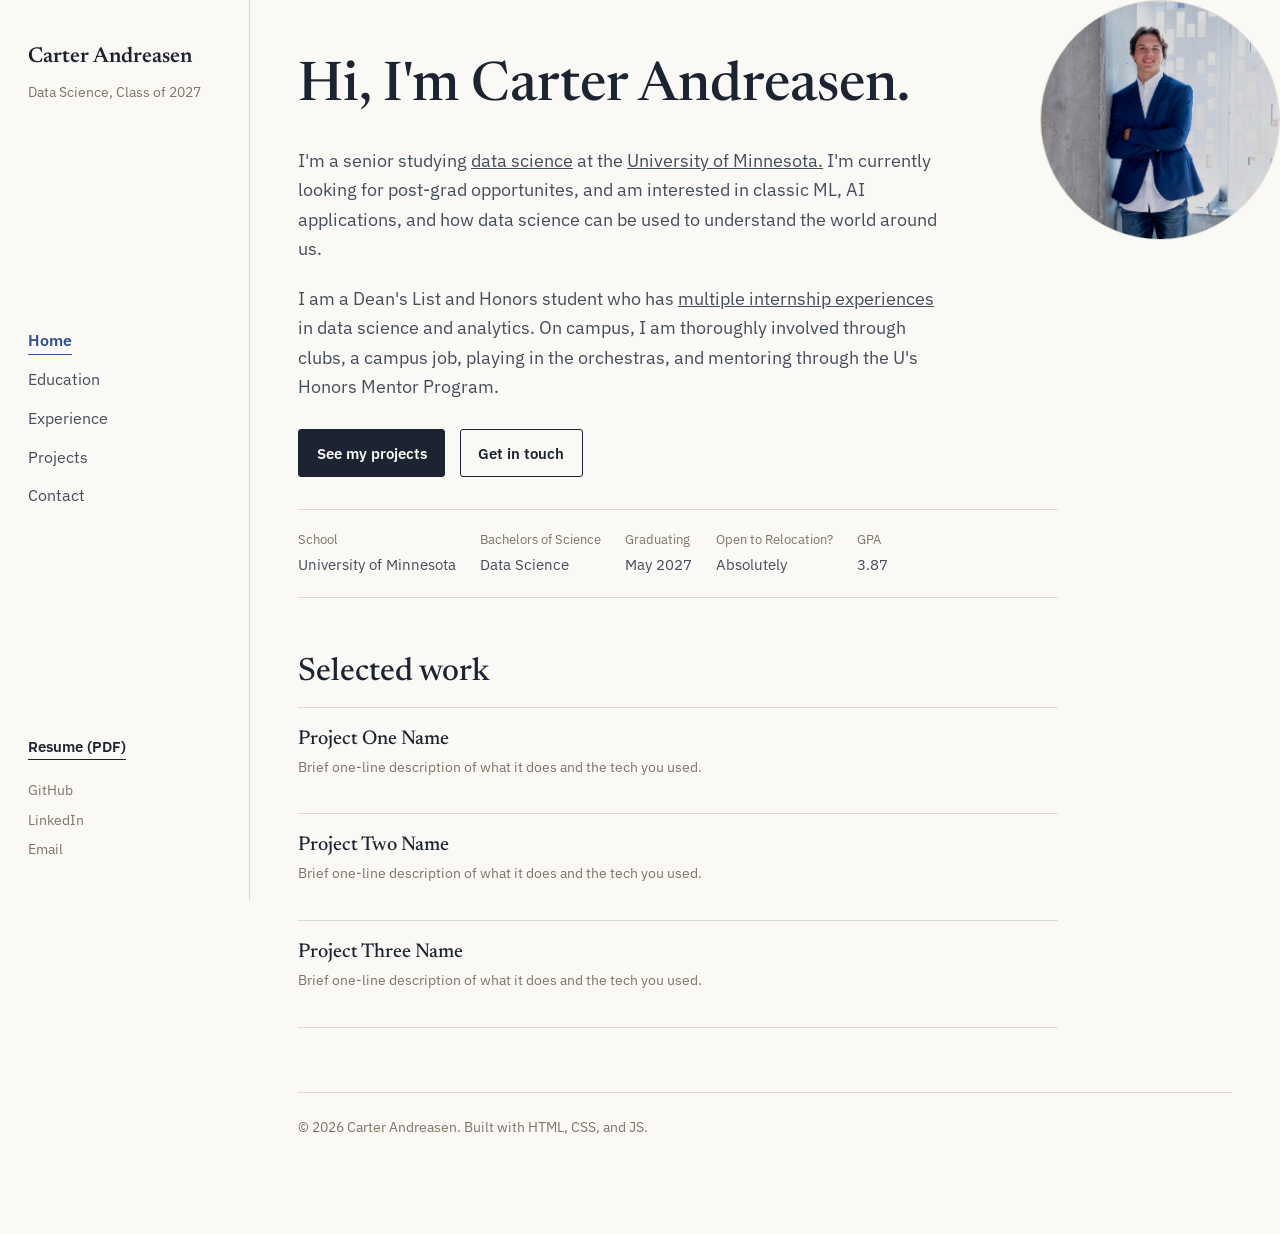
==== index.html @ 2924b197 "Headshot photo add" ====
<!DOCTYPE html>
<html lang="en">
<head>
  <meta charset="UTF-8">
  <meta name="viewport" content="width=device-width, initial-scale=1.0">

  <!-- ====================================================================
       This text shows up as the browser tab title and in search results.
       ==================================================================== -->
  <title>Carter Andreasen — Portfolio</title>
  <meta name="description" content="Portfolio of Carter Andreasen, Honors Data Science student at the University of Minnesota.">

  <!-- Fonts: Newsreader (headings) + IBM Plex Sans (body text).
       To use a different pairing, swap this URL for one from
       https://fonts.google.com and update --font-display / --font-body
       in css/style.css to match. -->
  <link rel="preconnect" href="https://fonts.googleapis.com">
  <link href="https://fonts.googleapis.com/css2?family=Newsreader:opsz,wght@6..72,400;6..72,500;6..72,600&family=IBM+Plex+Sans:wght@400;500;600&display=swap" rel="stylesheet">

  <link rel="stylesheet" href="css/style.css">
</head>
<body>

  <!-- Skip link: lets keyboard users jump straight to the main content,
       bypassing the sidebar nav. Only becomes visible when tabbed to. -->
  <a href="#main-content" class="skip-link">Skip to content</a>

  <div class="layout">

    <!-- ==================================================================
         SIDEBAR — identical on every page except for which nav link has
         the "active" class. Copy this whole <header> block into any new
         page you add, then update the active link.
         ================================================================== -->
    <header class="sidebar" id="sidebar">
      <div class="sidebar-top">
        <div>
          <!-- Sidebar: Name -->
          <a href="index.html" class="site-name">Carter Andreasen</a>
          <!-- Sidebar: Other info -->
          <p class="site-tagline">Data Science, Class of 2027</p>
        </div>
        <!-- Mobile-only menu button; hidden on desktop via CSS -->
        <button class="nav-toggle" id="navToggle" aria-expanded="false" aria-controls="sidebar">Menu</button>
      </div>

      <nav class="site-nav" aria-label="Primary">
        <ul>
          <li><a href="index.html" class="active" aria-current="page">Home</a></li>
          <li><a href="education.html">Education</a></li>
          <li><a href="experience.html">Experience</a></li>
          <li><a href="projects.html">Projects</a></li>
          <li><a href="contact.html">Contact</a></li>
        </ul>
      </nav>

      <div class="sidebar-bottom">
        <!-- resume PDF -->
        <a href="assets/resume.pdf" class="resume-link">Resume (PDF)</a>
        <div class="social-links">
          <!-- Profile URLs -->
          <a href="https://github.com/carterandreasen" target="_blank" rel="noopener noreferrer">GitHub</a>
          <a href="https://www.linkedin.com/in/carter-andreasen-39a0062aa/" target="_blank" rel="noopener noreferrer">LinkedIn</a>
          <a href="mailto:carterandreasen@gmail.com" target="_blank" rel="noopener noreferrer">Email</a>
        </div>
      </div>
    </header>

    <!-- Homepage content  -->
    <main class="content" id="main-content">
      <!-- Headshot -->
      <img src="images/image_carter.jpg" alt="Photo of Carter Andreasen" class="hero-photo">

      <div class="content-inner">

        <!-- HERO: The first thing a visitor reads. -->
        <section class="hero">
          <h1>Hi, I'm Carter Andreasen.</h1>

          <!-- General info -->
          <p class="lede">
            I'm a senior studying <u>data science</u> at the <u>University of Minnesota.</u>
            I'm currently looking for post-grad opportunites, and am interested in 
            classic ML, AI applications, and how data science can be used to understand the world around us. 
          </p>
          <p class="lede">  
            I am a Dean's List and Honors student who has <u>multiple internship experiences</u> 
            in data science and analytics. On campus, I am thoroughly involved through clubs, a campus job,
            playing in the orchestras, and mentoring through the U's Honors Mentor Program.
          </p>

          <div class="button-row">
            <a href="projects.html" class="btn btn-primary">See my projects</a>
            <a href="contact.html" class="btn btn-secondary">Get in touch</a>
          </div>

          <!-- Quick facts -->
          <div class="quick-facts">
            <div>
              <span>School</span>
              University of Minnesota
            </div>
            <div>
              <span>Bachelors of Science</span>
              Data Science
            </div>
            <div>
              <span>Graduating</span>
              May 2027
            </div>
            <div>
              <span>Open to Relocation?</span>
              Absolutely
            </div>
            <div>
              <span>GPA</span>
              3.87
            </div>
          </div>
        </section>

        <!-- SELECTED WORK --------------------------------------------
             A short preview of 2–3 projects, each linking to the full
             write-up on projects.html. Projects page is where full detail lives. -->
        <section aria-labelledby="selected-work-heading" style="margin-top: 3.5rem;">
          <h2 id="selected-work-heading">Selected work</h2>

          <div class="preview-list">
            <!-- Repeat this block for each featured project -->
            <div class="preview-item">
              <h3>Project One Name</h3>
              <p class="meta">Brief one-line description of what it does and the tech you used.</p>
            </div>

            <div class="preview-item">
              <h3>Project Two Name</h3>
              <p class="meta">Brief one-line description of what it does and the tech you used.</p>
            </div>

            <div class="preview-item">
              <h3>Project Three Name</h3>
              <p class="meta">Brief one-line description of what it does and the tech you used.</p>
            </div>
          </div>
        </section>

      </div>

      <!-- FOOTER -->
      <footer class="site-footer">
        <p>&copy; <span id="year">2026</span> Carter Andreasen. Built with HTML, CSS, and JS.</p>
      </footer>
    </main>

  </div>

  <script src="js/script.js"></script>
</body>
</html>
---- css/style.css ----
/* ==========================================================================
   PORTFOLIO SITE STYLESHEET
   ==========================================================================
   This file is shared by every page (index.html, education.html,
   experience.html, projects.html, contact.html). Change something here
   and it updates the whole site at once.

   Jump to a section using your editor's search:
   1. THEME TOKENS   — colors, fonts, sizing. Edit these first.
   2. RESET & BASE   — sensible defaults, typography scale
   3. LAYOUT         — sidebar + main content shell
   4. NAVIGATION     — sidebar nav + mobile menu toggle
   5. COMPONENTS     — buttons, tags, timeline entries, project list
   6. PAGE-SPECIFIC  — small tweaks used on one page only
   7. FOOTER
   8. RESPONSIVE     — mobile layout (screens under 800px)
   9. ACCESSIBILITY  — focus states, reduced motion, skip link
   ========================================================================== */


/* --------------------------------------------------------------------------
   1. THEME TOKENS
   These CSS variables control the whole site's look. Change a value here
   and every page updates automatically. Swap the hex codes to re-theme
   the site without touching any other part of this file.
   -------------------------------------------------------------------------- */
:root {
  /* Text & background colors */
  --color-ink: #1b2430;        /* headings and primary text */
  --color-ink-soft: #454e5c;   /* body paragraphs */
  --color-muted: #7a7668;      /* dates, locations, meta labels */
  --color-paper: #faf9f5;      /* page background */
  --color-panel: #f1eee4;      /* tag backgrounds, subtle panels */
  --color-line: #ddd8cb;       /* hairline borders and dividers */

  /* Accent (used for links, active nav item, highlights) */
  --color-accent: #33508f;
  --color-accent-soft: #e4e9f2;

  /* Fonts — loaded via Google Fonts link tag in each page's <head> */
  --font-display: 'Newsreader', Georgia, 'Times New Roman', serif;
  --font-body: 'IBM Plex Sans', -apple-system, BlinkMacSystemFont, 'Segoe UI', Arial, sans-serif;

  /* Layout sizing */
  --sidebar-width: 250px;
  --measure: 640px; /* max width for readable paragraph text */
  --radius: 3px;    /* small, consistent corner radius used everywhere */
}


/* --------------------------------------------------------------------------
   2. RESET & BASE
   -------------------------------------------------------------------------- */
*, *::before, *::after {
  box-sizing: border-box;
}

html {
  -webkit-text-size-adjust: 100%;
}

body {
  margin: 0;
  background: var(--color-paper);
  color: var(--color-ink-soft);
  font-family: var(--font-body);
  font-size: 16px;
  line-height: 1.6;
  -webkit-font-smoothing: antialiased;
}

h1, h2, h3, h4 {
  font-family: var(--font-display);
  color: var(--color-ink);
  line-height: 1.15;
  margin: 0 0 0.5em;
  font-weight: 500;
}

h1 { font-size: clamp(2.25rem, 4vw + 1rem, 3.4rem); font-weight: 500; }
h2 { font-size: clamp(1.5rem, 2vw + 1rem, 2rem); margin-top: 0; }
h3 { font-size: 1.25rem; margin-bottom: 0.3em; }

p {
  margin: 0 0 1.1em;
  max-width: var(--measure);
}

a {
  color: var(--color-accent);
  text-decoration-thickness: 1px;
  text-underline-offset: 3px;
}

a:hover {
  text-decoration-thickness: 2px;
}

ul, ol {
  padding-left: 1.2em;
}

img {
  max-width: 100%;
  display: block;
}

/* Small, uppercase-free meta text style used for dates, locations, etc. */
.meta {
  color: var(--color-muted);
  font-size: 0.9rem;
}


/* --------------------------------------------------------------------------
   3. LAYOUT
   Every page uses the same shell: a sidebar (site name + nav) on the
   left, and a main content column on the right.
   -------------------------------------------------------------------------- */
.layout {
  display: flex;
  align-items: flex-start;
  min-height: 100vh;
}

.sidebar {
  width: var(--sidebar-width);
  flex-shrink: 0;
  position: sticky;
  top: 0;
  height: 100vh;
  display: flex;
  flex-direction: column;
  justify-content: space-between;
  padding: 2.5rem 1.75rem;
  border-right: 1px solid var(--color-line);
}

.content {
  flex: 1;
  min-width: 0; /* prevents flex overflow on long unbreakable text */
  padding: 3.5rem 3rem 5rem;
  position: relative;
}

.content-inner {
  max-width: 760px;
}

.page-intro {
  margin-bottom: 3rem;
}


/* --------------------------------------------------------------------------
   4. NAVIGATION
   -------------------------------------------------------------------------- */
.site-name {
  font-family: var(--font-display);
  font-size: 1.35rem;
  font-weight: 600;
  color: var(--color-ink);
  text-decoration: none;
  display: block;
}

.site-tagline {
  margin: 0.35rem 0 0;
  font-size: 0.9rem;
  color: var(--color-muted);
}

.site-nav ul {
  list-style: none;
  padding: 0;
  margin: 2.5rem 0 0;
}

.site-nav li + li {
  margin-top: 0.15rem;
}

.site-nav a {
  position: relative;
  display: inline-block;
  padding: 0.35rem 0;
  color: var(--color-ink-soft);
  text-decoration: none;
  font-size: 0.98rem;
}

/* Underline-draw effect on hover/focus — the site's one deliberate
   motion moment. Respects prefers-reduced-motion, see section 9. */
.site-nav a::after {
  content: '';
  position: absolute;
  left: 0;
  bottom: 0.25rem;
  width: 0;
  height: 1px;
  background: var(--color-accent);
  transition: width 0.2s ease;
}

.site-nav a:hover::after,
.site-nav a:focus-visible::after {
  width: 100%;
}

/* Current page indicator — set by adding class="active" to the
   matching <a> in each page's sidebar nav. See any HTML file for
   an example. */
.site-nav a.active {
  color: var(--color-accent);
  font-weight: 600;
}

.site-nav a.active::after {
  width: 100%;
}

.sidebar-bottom {
  margin-top: 2.5rem;
}

.resume-link {
  display: inline-block;
  font-size: 0.95rem;
  font-weight: 600;
  color: var(--color-ink);
  text-decoration: none;
  border-bottom: 1px solid var(--color-ink);
  padding-bottom: 0.1rem;
}

.social-links {
  margin-top: 1.1rem;
  display: flex;
  flex-direction: column;
  gap: 0.4rem;
}

.social-links a {
  font-size: 0.9rem;
  color: var(--color-muted);
  text-decoration: none;
}

.social-links a:hover {
  color: var(--color-accent);
}

/* Mobile menu toggle button — hidden on desktop, shown under 800px */
.nav-toggle {
  display: none;
}


/* --------------------------------------------------------------------------
   5. COMPONENTS
   -------------------------------------------------------------------------- */

/* --- Buttons / CTA links (used on the homepage hero) --- */
.button-row {
  display: flex;
  flex-wrap: wrap;
  gap: 0.9rem;
  margin: 1.75rem 0 0;
}

.btn {
  display: inline-block;
  padding: 0.65rem 1.1rem;
  border-radius: var(--radius);
  text-decoration: none;
  font-size: 0.95rem;
  font-weight: 600;
  border: 1px solid var(--color-ink);
}

.btn-primary {
  background: var(--color-ink);
  color: var(--color-paper);
}

.btn-primary:hover {
  background: var(--color-accent);
  border-color: var(--color-accent);
}

.btn-secondary {
  background: transparent;
  color: var(--color-ink);
}

.btn-secondary:hover {
  border-color: var(--color-accent);
  color: var(--color-accent);
}

/* --- Quick facts row on the homepage (school / location / grad year) --- */
.quick-facts {
  display: flex;
  flex-wrap: wrap;
  gap: 0.5rem 1.5rem;
  margin: 2rem 0 0;
  padding: 1.25rem 0;
  border-top: 1px solid var(--color-line);
  border-bottom: 1px solid var(--color-line);
}

.quick-facts div {
  font-size: 0.95rem;
}

.quick-facts span {
  display: block;
  color: var(--color-muted);
  font-size: 0.8rem;
  margin-bottom: 0.15rem;
}

/* --- Tags (used for skills / tech stack) --- */
.tag-list {
  display: flex;
  flex-wrap: wrap;
  gap: 0.5rem;
  padding: 0;
  margin: 0.75rem 0 0;
  list-style: none;
}

.tag {
  font-size: 0.82rem;
  color: var(--color-ink-soft);
  background: var(--color-panel);
  border-radius: var(--radius);
  padding: 0.25rem 0.6rem;
}

/* --- Timeline entries (Education & Experience pages) ---
   Each entry is a two-column row: a date on the left, details on the
   right. This mirrors a transcript / CV layout, which fits the content
   since education and experience are genuinely chronological. */
.timeline {
  border-top: 1px solid var(--color-line);
}

.timeline-entry {
  display: grid;
  grid-template-columns: 150px 1fr;
  gap: 2rem;
  padding: 2rem 0;
  border-bottom: 1px solid var(--color-line);
}

.timeline-date {
  color: var(--color-muted);
  font-size: 0.9rem;
  padding-top: 0.2rem;
}

.timeline-org {
  color: var(--color-muted);
  margin: 0 0 0.75rem;
  font-size: 0.95rem;
}

.timeline-details {
  position: relative;
  padding-right: 60px;
}

.org-logo {
  position: absolute;
  top: 0;
  right: 0;
  width: 44px;
  height: 44px;
  object-fit: contain;
}

.timeline-details ul {
  margin: 0.75rem 0 0;
  padding-left: 1.1em;
}

.timeline-details li {
  margin-bottom: 0.4em;
}

/* --- Project list (Projects page) ---
   Uses the same date-column rhythm as the timeline for visual
   consistency across the site. */
.project-entry {
  display: grid;
  grid-template-columns: 150px 1fr;
  gap: 2rem;
  padding: 2rem 0;
  border-bottom: 1px solid var(--color-line);
}

.project-links {
  margin-top: 0.85rem;
  display: flex;
  gap: 1.25rem;
  font-size: 0.9rem;
}


/* --------------------------------------------------------------------------
   6. PAGE-SPECIFIC TWEAKS
   -------------------------------------------------------------------------- */

/* Homepage hero */
.hero p.lede {
  font-size: 1.15rem;
  color: var(--color-ink-soft);
}

/* Homepage "selected work" preview list */
.preview-list {
  margin-top: 1rem;
}

.preview-item {
  padding: 1.25rem 0;
  border-bottom: 1px solid var(--color-line);
}

.preview-item:first-child {
  border-top: 1px solid var(--color-line);
}

.preview-item h3 {
  margin-bottom: 0.25rem;
}

/* Homepage headshot — sits in the top-right corner of the page.
   Nudge `top`/`right` to reposition it, or `width`/`height`
   (keep them equal) to resize. */
.hero-photo {
  position: absolute;
  top: 0;
  right: 0;
  width: 240px;
  height: 240px;
  border-radius: 50%;
  object-fit: cover;
  border: 1px solid var(--color-line);
}

/* Hide it below ~1150px wide — .content isn't roomy enough there
   for a photo beside your hero text without overlapping it. */
@media (max-width: 1150px) {
  .hero-photo {
    display: none;
  }
}

/* Contact page */
.contact-list {
  list-style: none;
  padding: 0;
  margin: 1.5rem 0 0;
}

.contact-list li {
  padding: 0.9rem 0;
  border-bottom: 1px solid var(--color-line);
  display: flex;
  gap: 1rem;
  align-items: baseline;
}

.contact-list span {
  color: var(--color-muted);
  font-size: 0.85rem;
  min-width: 90px;
}


/* --------------------------------------------------------------------------
   7. FOOTER
   -------------------------------------------------------------------------- */
.site-footer {
  margin-top: 4rem;
  padding-top: 1.5rem;
  border-top: 1px solid var(--color-line);
  color: var(--color-muted);
  font-size: 0.85rem;
}


/* --------------------------------------------------------------------------
   8. RESPONSIVE — under 800px, the sidebar becomes a collapsible top bar
   -------------------------------------------------------------------------- */
@media (max-width: 800px) {
  .layout {
    flex-direction: column;
  }

  .sidebar {
    position: relative;
    width: 100%;
    height: auto;
    top: auto;
    border-right: none;
    border-bottom: 1px solid var(--color-line);
    padding: 1.25rem 1.5rem;
  }

  .sidebar-top {
    display: flex;
    align-items: center;
    justify-content: space-between;
  }

  .nav-toggle {
    display: inline-block;
    background: none;
    border: 1px solid var(--color-ink);
    border-radius: var(--radius);
    padding: 0.4rem 0.75rem;
    font-family: var(--font-body);
    font-size: 0.85rem;
    color: var(--color-ink);
    cursor: pointer;
  }

  /* Nav + resume + social links are hidden until the menu is opened.
     JS toggles the .is-open class — see js/script.js */
  .site-nav,
  .sidebar-bottom {
    display: none;
  }

  .sidebar.is-open .site-nav,
  .sidebar.is-open .sidebar-bottom {
    display: block;
  }

  .site-nav {
    margin-top: 1.5rem;
  }

  .content {
    padding: 2.5rem 1.5rem 4rem;
  }

  .timeline-entry,
  .project-entry {
    grid-template-columns: 1fr;
    gap: 0.35rem;
  }
}


/* --------------------------------------------------------------------------
   9. ACCESSIBILITY
   -------------------------------------------------------------------------- */

/* Skip-to-content link, visible only when focused (e.g. tabbing with
   a keyboard). Present on every page just after <body>. */
.skip-link {
  position: absolute;
  left: -999px;
  top: 0;
  background: var(--color-ink);
  color: var(--color-paper);
  padding: 0.75rem 1.25rem;
  z-index: 100;
  text-decoration: none;
}

.skip-link:focus {
  left: 0;
}

/* Visible focus outline for keyboard users on every interactive element */
a:focus-visible,
button:focus-visible {
  outline: 2px solid var(--color-accent);
  outline-offset: 2px;
}

@media (prefers-reduced-motion: reduce) {
  * {
    transition: none !important;
    animation: none !important;
  }
}
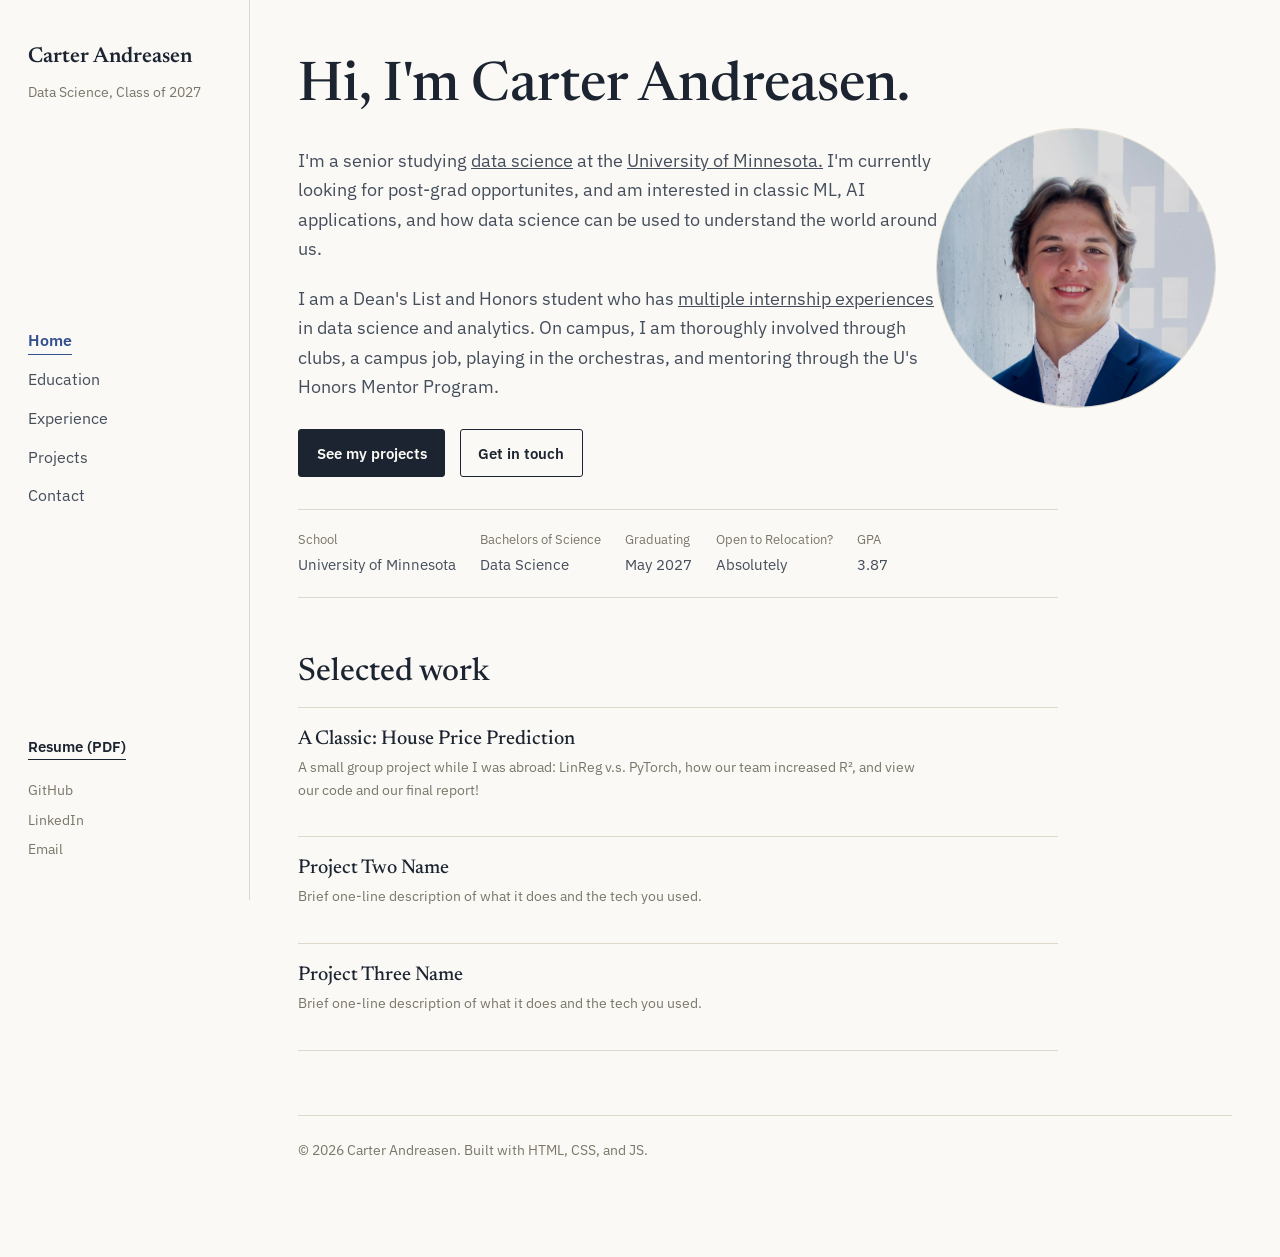
==== commit 949f20f9: "project description changes, index and project pages" ====
--- a/index.html
+++ b/index.html
@@ -128,8 +128,10 @@
           <div class="preview-list">
             <!-- Repeat this block for each featured project -->
             <div class="preview-item">
-              <h3>Project One Name</h3>
-              <p class="meta">Brief one-line description of what it does and the tech you used.</p>
+              <h3>A Classic: House Price Prediction</h3>
+              <p class="meta">A small group project while I was abroad: LinReg v.s. PyTorch, how our team 
+                increased R², and view our code and our final report!
+              </p>
             </div>
 
             <div class="preview-item">
--- a/css/style.css
+++ b/css/style.css
@@ -441,10 +441,10 @@
    (keep them equal) to resize. */
 .hero-photo {
   position: absolute;
-  top: 0;
-  right: 0;
-  width: 240px;
-  height: 240px;
+  top: 128px;
+  right: 64px;
+  width: 280px;
+  height: 280px;
   border-radius: 50%;
   object-fit: cover;
   border: 1px solid var(--color-line);
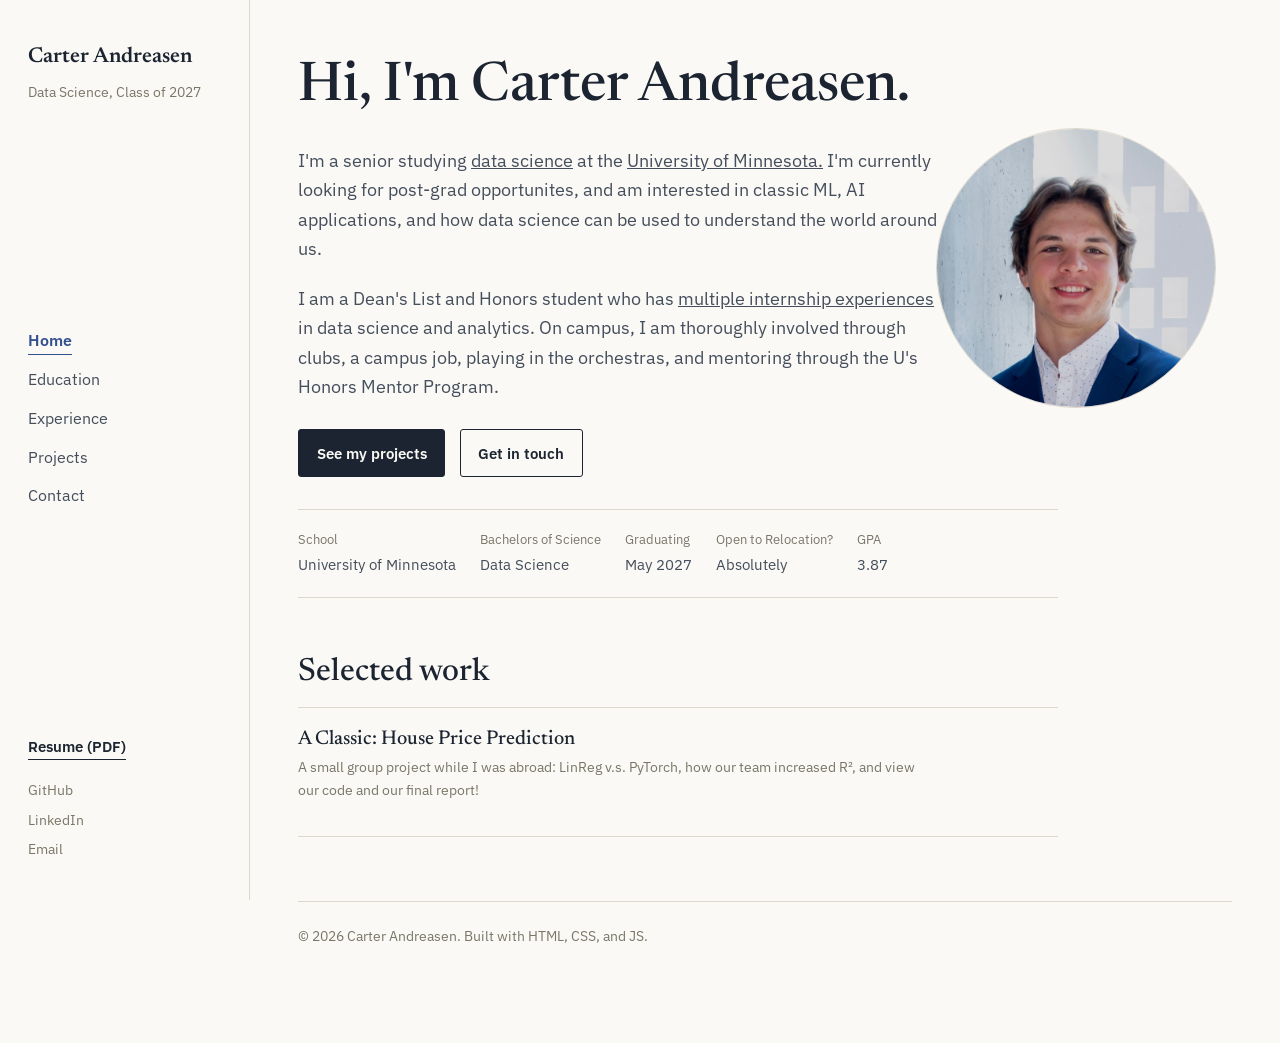
==== commit e269e1fd: "Project card change and link" ====
--- a/index.html
+++ b/index.html
@@ -127,23 +127,15 @@
 
           <div class="preview-list">
             <!-- Repeat this block for each featured project -->
-            <div class="preview-item">
+            <a class="preview-item" href="projects.html#house-price-prediction">
               <h3>A Classic: House Price Prediction</h3>
               <p class="meta">A small group project while I was abroad: LinReg v.s. PyTorch, how our team 
                 increased R², and view our code and our final report!
               </p>
-            </div>
+            </a>
 
-            <div class="preview-item">
-              <h3>Project Two Name</h3>
-              <p class="meta">Brief one-line description of what it does and the tech you used.</p>
-            </div>
-
-            <div class="preview-item">
-              <h3>Project Three Name</h3>
-              <p class="meta">Brief one-line description of what it does and the tech you used.</p>
-            </div>
           </div>
+          
         </section>
 
       </div>
--- a/css/style.css
+++ b/css/style.css
@@ -426,6 +426,9 @@
 .preview-item {
   padding: 1.25rem 0;
   border-bottom: 1px solid var(--color-line);
+  display: block;           /* Makes the <a> act like a block, not inline text */
+  text-decoration: none;    /* Removes the default link underline */
+  color: inherit;           /* Stops the <a> from turning the text link-blue */
 }
 
 .preview-item:first-child {
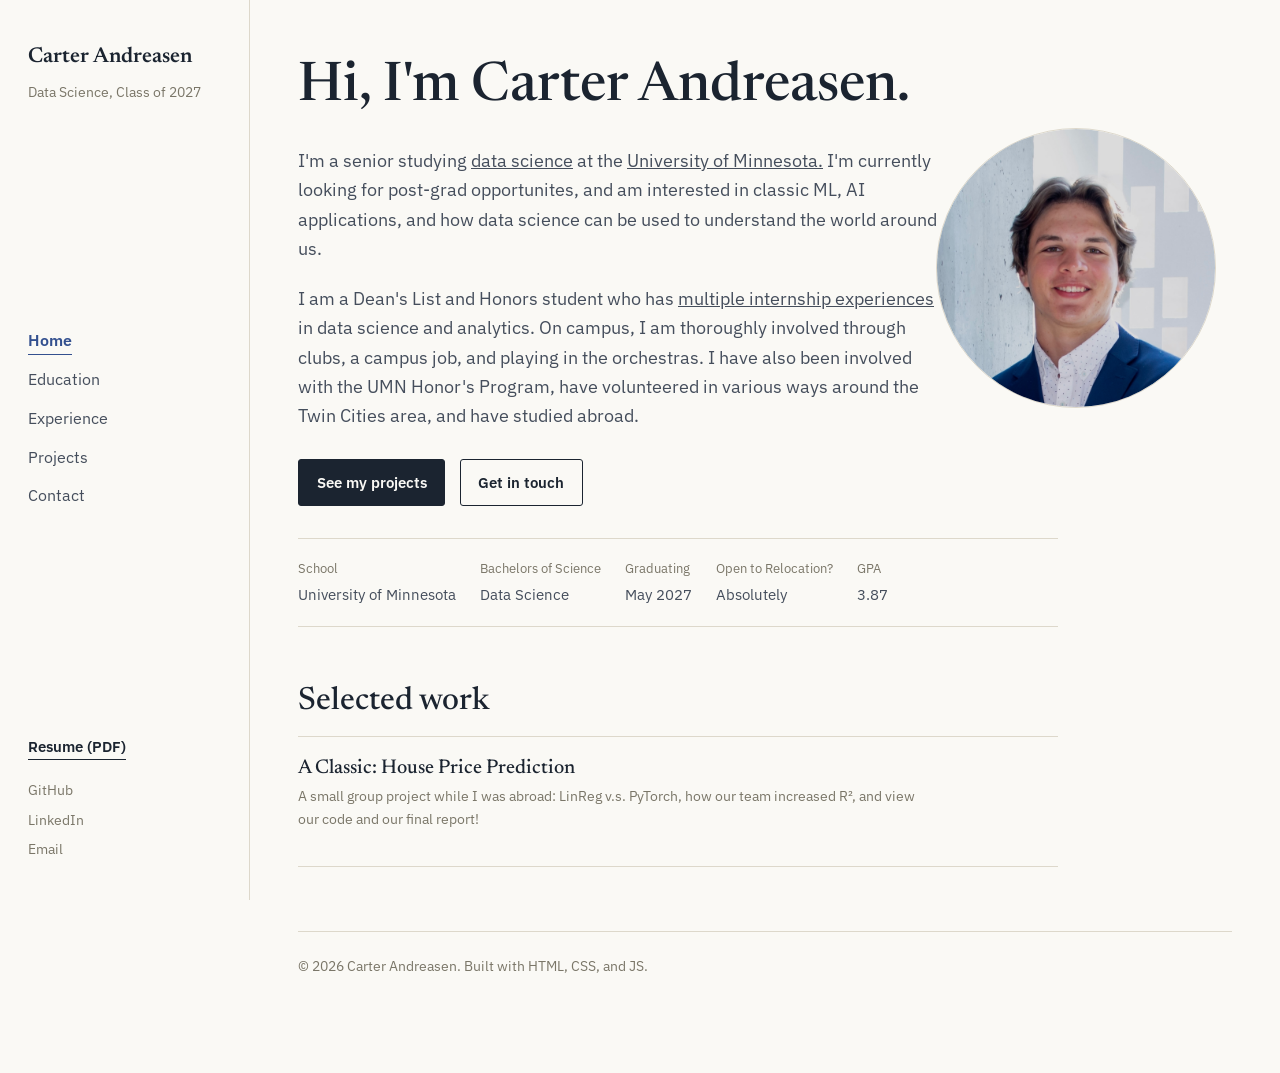
==== commit 2e4c034e: "Minor changes to several pages" ====
--- a/index.html
+++ b/index.html
@@ -86,7 +86,8 @@
           <p class="lede">  
             I am a Dean's List and Honors student who has <u>multiple internship experiences</u> 
             in data science and analytics. On campus, I am thoroughly involved through clubs, a campus job,
-            playing in the orchestras, and mentoring through the U's Honors Mentor Program.
+            and playing in the orchestras. I have also been involved with the UMN Honor's Program, have volunteered
+            in various ways around the Twin Cities area, and have studied abroad. 
           </p>
 
           <div class="button-row">
@@ -135,7 +136,7 @@
             </a>
 
           </div>
-          
+
         </section>
 
       </div>
--- a/css/style.css
+++ b/css/style.css
@@ -429,6 +429,10 @@
   display: block;           /* Makes the <a> act like a block, not inline text */
   text-decoration: none;    /* Removes the default link underline */
   color: inherit;           /* Stops the <a> from turning the text link-blue */
+}
+
+.preview-item:hover h3 {
+  color: var(--color-accent);
 }
 
 .preview-item:first-child {
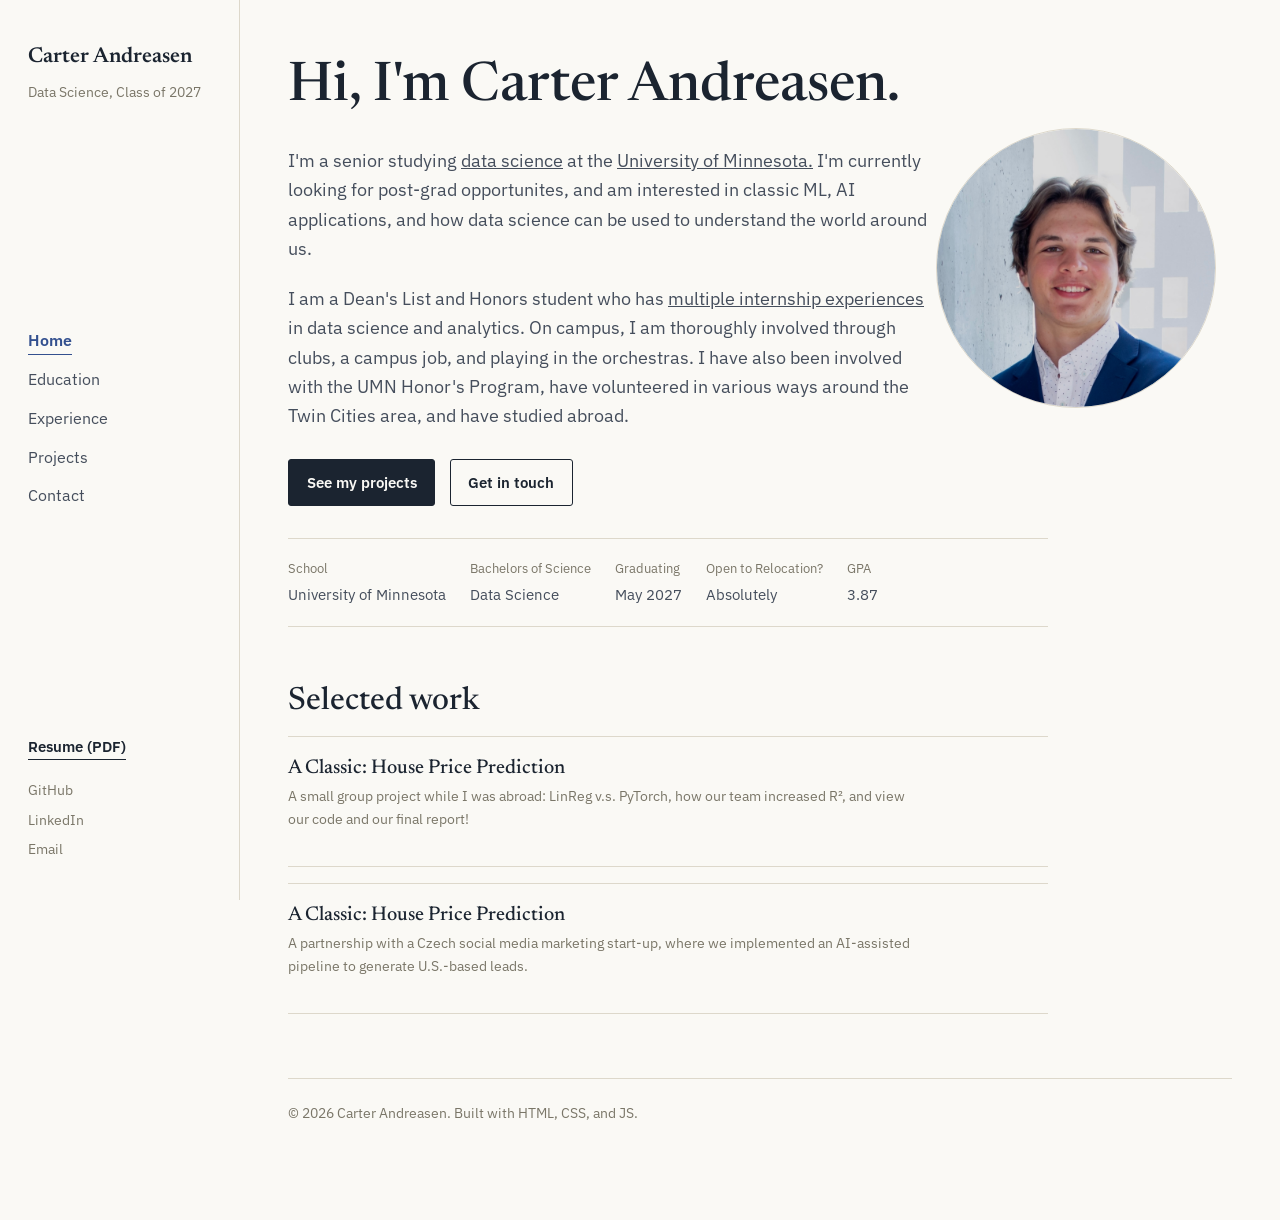
==== commit f2a0ed5c: "Herocontent project, project and index pages" ====
--- a/index.html
+++ b/index.html
@@ -134,7 +134,16 @@
                 increased R², and view our code and our final report!
               </p>
             </a>
+          </div>
 
+          <div class="preview-list">
+            <!-- Repeat this block for each featured project -->
+            <a class="preview-item" href="projects.html#herocontent-pipeline">
+              <h3>A Classic: House Price Prediction</h3>
+              <p class="meta">A partnership with a Czech social media marketing start-up, where 
+                we implemented an AI-assisted pipeline to generate U.S.-based leads.
+              </p>
+            </a>
           </div>
 
         </section>
--- a/css/style.css
+++ b/css/style.css
@@ -42,7 +42,7 @@
   --font-body: 'IBM Plex Sans', -apple-system, BlinkMacSystemFont, 'Segoe UI', Arial, sans-serif;
 
   /* Layout sizing */
-  --sidebar-width: 250px;
+  --sidebar-width: 240px;
   --measure: 640px; /* max width for readable paragraph text */
   --radius: 3px;    /* small, consistent corner radius used everywhere */
 }
@@ -145,6 +145,11 @@
 
 .content-inner {
   max-width: 760px;
+}
+
+/* Projects page gets the full available width */
+.content-inner.projects-page {
+  max-width: none;
 }
 
 .page-intro {
@@ -389,13 +394,21 @@
   margin-bottom: 0.4em;
 }
 
-/* --- Project list (Projects page) ---
-   Uses the same date-column rhythm as the timeline for visual
-   consistency across the site. */
+.projects-page .project-body {
+  display: grid;
+  grid-template-columns: minmax(0, 1fr) 320px;
+  gap: 2rem;
+  align-items: start;
+}
+
+.projects-page .timeline-details {
+  padding-right: 0;
+}
+
 .project-entry {
   display: grid;
   grid-template-columns: 150px 1fr;
-  gap: 2rem;
+  gap: 0rem;
   padding: 2rem 0;
   border-bottom: 1px solid var(--color-line);
 }
@@ -486,6 +499,31 @@
   min-width: 90px;
 }
 
+/* Projects Page */
+.projects-page .content-inner {
+  max-width: none;
+}
+
+.projects-page .project-body {
+  display: grid;
+  grid-template-columns: minmax(0, 1fr) 320px;
+  gap: 1rem;
+  align-items: start;
+}
+
+.projects-page .project-media {
+  display: flex;
+  flex-direction: column;
+  gap: 1rem;
+}
+
+.projects-page .project-media img {
+  width: 100%;
+  border: 1px solid var(--color-line);
+  border-radius: var(--radius);
+}
+
+
 
 /* --------------------------------------------------------------------------
    7. FOOTER
@@ -560,8 +598,11 @@
     grid-template-columns: 1fr;
     gap: 0.35rem;
   }
-}
-
+
+  .projects-page .project-body {
+    grid-template-columns: 1fr;
+  }
+}
 
 /* --------------------------------------------------------------------------
    9. ACCESSIBILITY
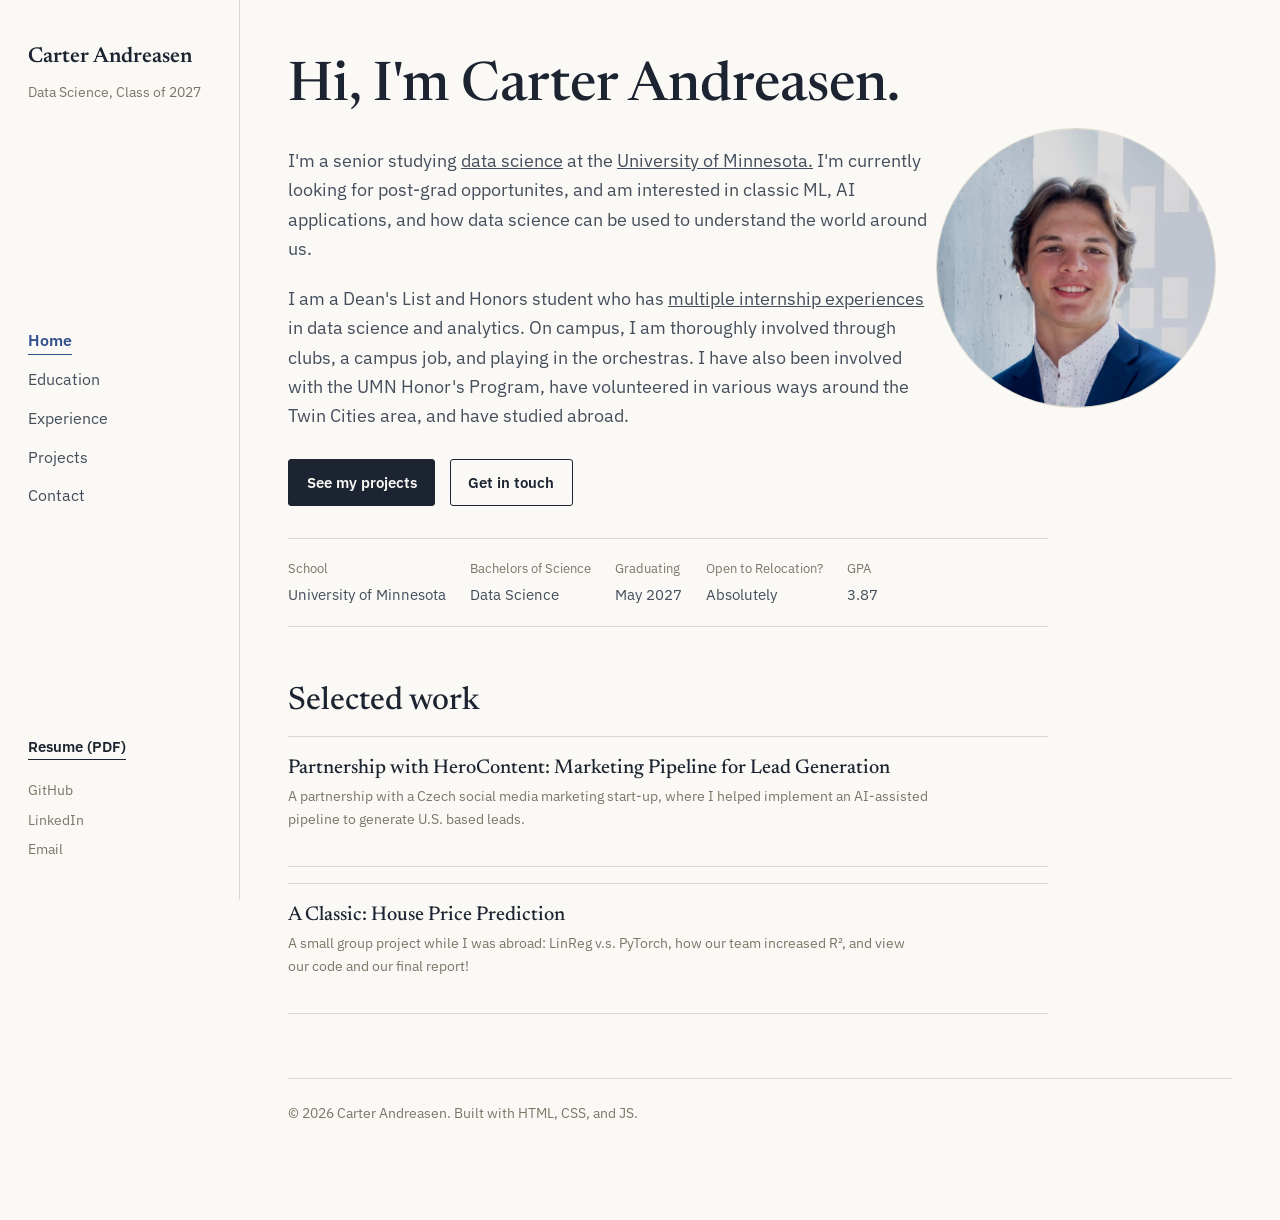
==== commit b2e603d6: "Added tab icons to each page, fixed selected work on home page" ====
--- a/index.html
+++ b/index.html
@@ -18,6 +18,9 @@
   <link href="https://fonts.googleapis.com/css2?family=Newsreader:opsz,wght@6..72,400;6..72,500;6..72,600&family=IBM+Plex+Sans:wght@400;500;600&display=swap" rel="stylesheet">
 
   <link rel="stylesheet" href="css/style.css">
+
+  <!-- Tab icon (favicon) -->
+  <link rel="icon" type="image/png" href="images/favicon.png">
 </head>
 <body>
 
@@ -128,20 +131,20 @@
 
           <div class="preview-list">
             <!-- Repeat this block for each featured project -->
-            <a class="preview-item" href="projects.html#house-price-prediction">
-              <h3>A Classic: House Price Prediction</h3>
-              <p class="meta">A small group project while I was abroad: LinReg v.s. PyTorch, how our team 
-                increased R², and view our code and our final report!
+            <a class="preview-item" href="projects.html#herocontent-pipeline">
+              <h3>Partnership with HeroContent: Marketing Pipeline for Lead Generation</h3>
+              <p class="meta">A partnership with a Czech social media marketing start-up, where 
+                I helped implement an AI-assisted pipeline to generate U.S. based leads.
               </p>
             </a>
           </div>
 
           <div class="preview-list">
             <!-- Repeat this block for each featured project -->
-            <a class="preview-item" href="projects.html#herocontent-pipeline">
+            <a class="preview-item" href="projects.html#house-price-prediction">
               <h3>A Classic: House Price Prediction</h3>
-              <p class="meta">A partnership with a Czech social media marketing start-up, where 
-                we implemented an AI-assisted pipeline to generate U.S.-based leads.
+              <p class="meta">A small group project while I was abroad: LinReg v.s. PyTorch, how our team 
+                increased R², and view our code and our final report!
               </p>
             </a>
           </div>
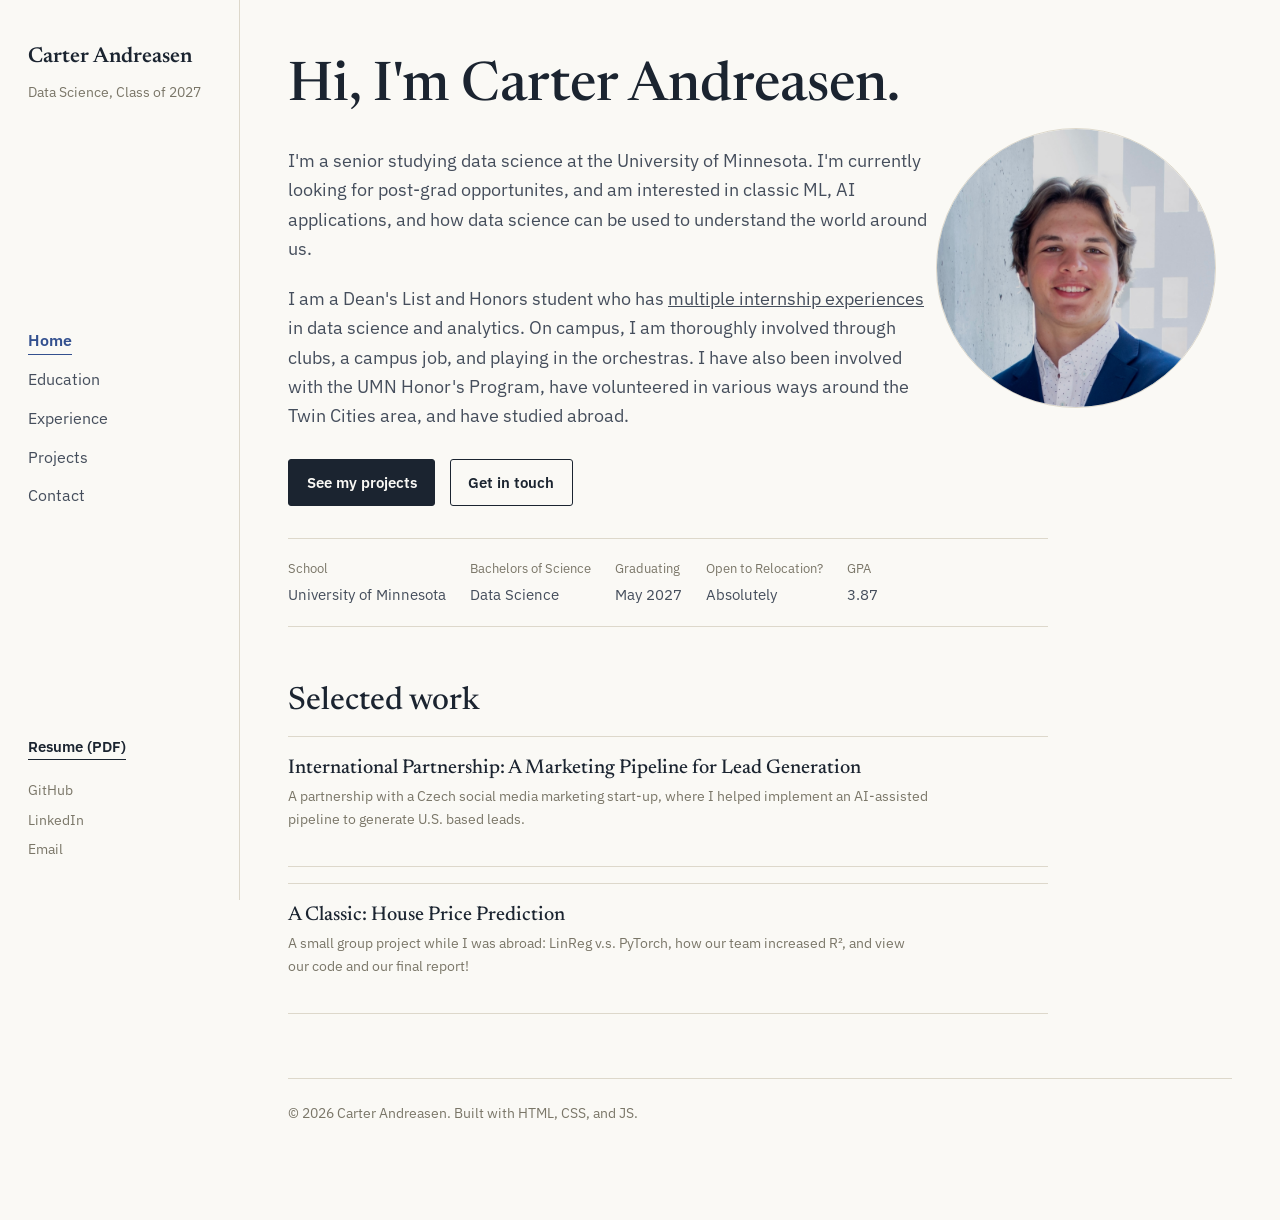
==== commit aa267e3d: "Various punctuation, sentence, word changes" ====
--- a/index.html
+++ b/index.html
@@ -82,7 +82,7 @@
 
           <!-- General info -->
           <p class="lede">
-            I'm a senior studying <u>data science</u> at the <u>University of Minnesota.</u>
+            I'm a senior studying data science at the University of Minnesota.
             I'm currently looking for post-grad opportunites, and am interested in 
             classic ML, AI applications, and how data science can be used to understand the world around us. 
           </p>
@@ -125,14 +125,14 @@
 
         <!-- SELECTED WORK --------------------------------------------
              A short preview of 2–3 projects, each linking to the full
-             write-up on projects.html. Projects page is where full detail lives. -->
+             write-up on projects.html. See projects page for full detail -->
         <section aria-labelledby="selected-work-heading" style="margin-top: 3.5rem;">
           <h2 id="selected-work-heading">Selected work</h2>
 
           <div class="preview-list">
             <!-- Repeat this block for each featured project -->
             <a class="preview-item" href="projects.html#herocontent-pipeline">
-              <h3>Partnership with HeroContent: Marketing Pipeline for Lead Generation</h3>
+              <h3>International Partnership: A Marketing Pipeline for Lead Generation</h3>
               <p class="meta">A partnership with a Czech social media marketing start-up, where 
                 I helped implement an AI-assisted pipeline to generate U.S. based leads.
               </p>
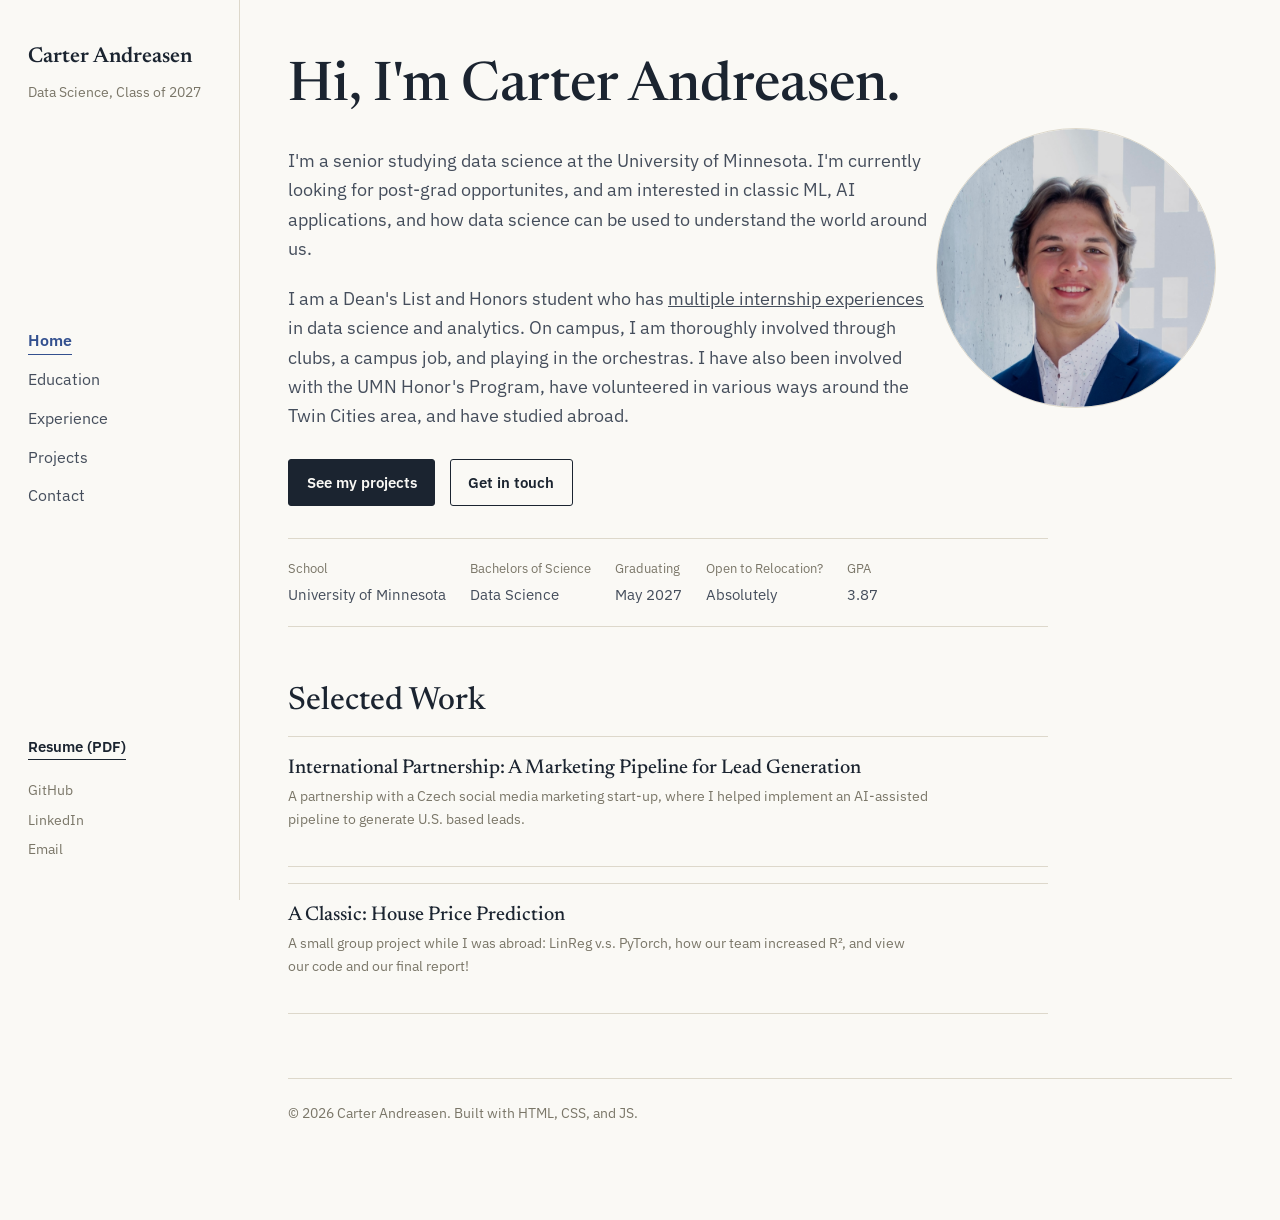
==== commit ee637ea8: "Minor change" ====
--- a/index.html
+++ b/index.html
@@ -127,7 +127,7 @@
              A short preview of 2–3 projects, each linking to the full
              write-up on projects.html. See projects page for full detail -->
         <section aria-labelledby="selected-work-heading" style="margin-top: 3.5rem;">
-          <h2 id="selected-work-heading">Selected work</h2>
+          <h2 id="selected-work-heading">Selected Work</h2>
 
           <div class="preview-list">
             <!-- Repeat this block for each featured project -->
